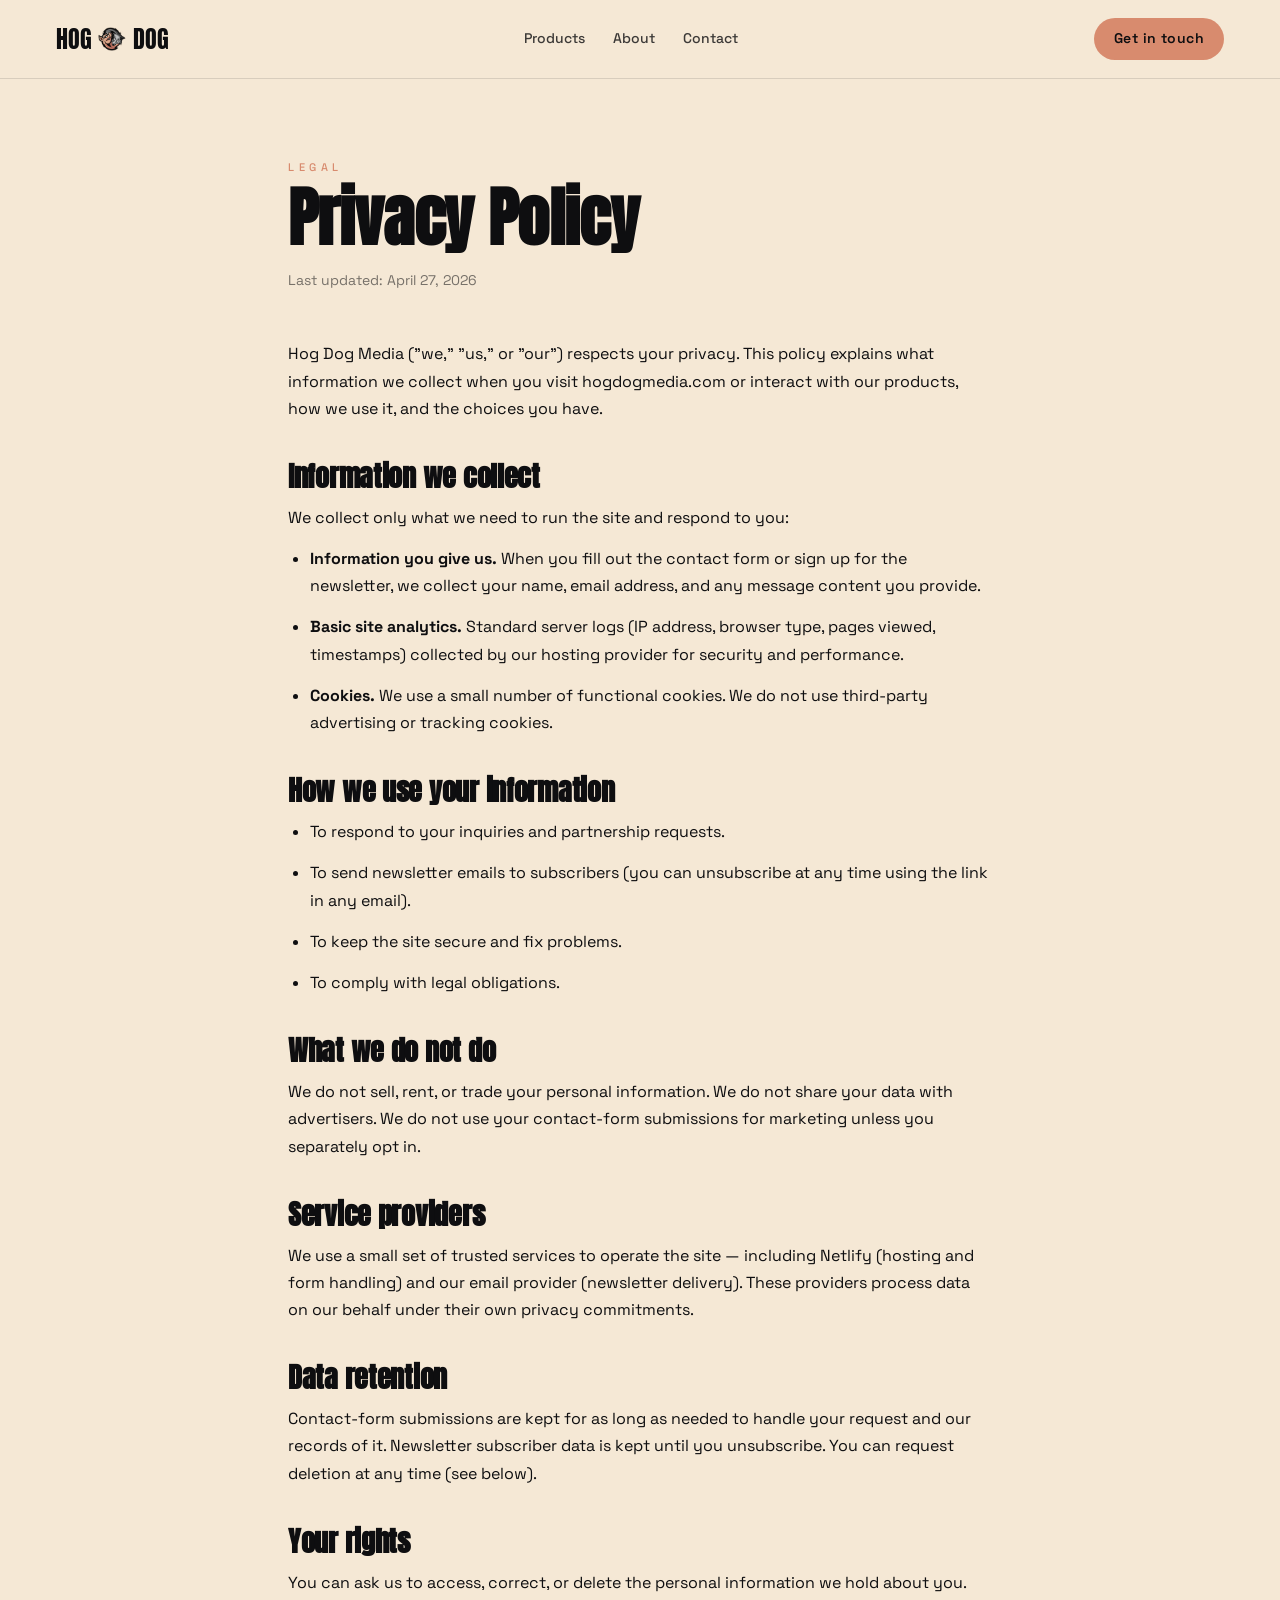
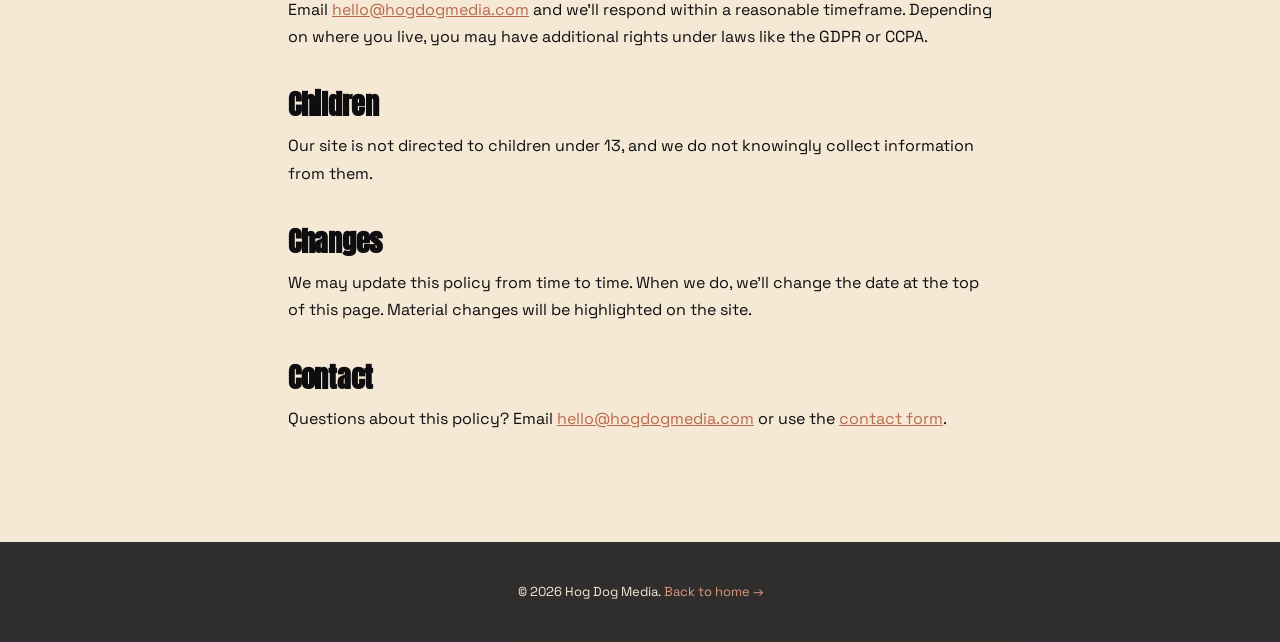
==== privacy.html @ 5a629b80 "Add privacy page, newsletter modal, sponsor preselect - New /privacy.html with matching site styling" ====
<!doctype html>
<html lang="en">
<head>
  <meta charset="utf-8">
  <title>Privacy Policy — Hog Dog Media</title>
  <meta name="viewport" content="width=device-width, initial-scale=1">
  <meta name="description" content="How Hog Dog Media collects, uses, and protects your information.">

  <link rel="preconnect" href="https://fonts.googleapis.com">
  <link rel="preconnect" href="https://fonts.gstatic.com" crossorigin>
  <link href="https://fonts.googleapis.com/css2?family=Anton&family=Space+Grotesk:wght@400;500;600;700&family=Fraunces:opsz,wght@9..144,400;9..144,600;9..144,800&display=swap" rel="stylesheet">

  <style>
    *, *::before, *::after { box-sizing: border-box; margin: 0; padding: 0; }

    :root {
      --cream:       #F5E8D5;
      --paper:       #EFE6D3;
      --ink:         #0E0E10;
      --coral:       #D88B6E;
      --coral-deep:  #B86A4D;
      --mute:        rgba(14,14,16,0.55);
      --line:        rgba(14,14,16,0.12);
      --font-display:'Anton', sans-serif;
      --font-body:   'Space Grotesk', system-ui, sans-serif;
      --font-serif:  'Fraunces', Georgia, serif;
    }

    html { scroll-behavior: smooth; }

    body {
      background: var(--cream);
      color: var(--ink);
      font-family: var(--font-body);
      font-size: 16px;
      line-height: 1.55;
      -webkit-font-smoothing: antialiased;
    }

    .nav {
      position: sticky;
      top: 0;
      z-index: 100;
      background: var(--cream);
      border-bottom: 1px solid var(--line);
      padding: 18px 56px;
      display: flex;
      align-items: center;
      justify-content: space-between;
    }
    .nav-logo {
      display: inline-flex;
      align-items: center;
      gap: 7px;
      text-decoration: none;
      color: var(--ink);
    }
    .nav-logo .word {
      font-family: var(--font-display);
      font-size: 24px;
      line-height: 0.86;
      letter-spacing: -0.01em;
    }
    .nav-logo img { width: 28px; height: 28px; object-fit: contain; }

    .nav-links {
      display: flex;
      gap: 28px;
      list-style: none;
      font-size: 14px;
      font-weight: 500;
    }
    .nav-links a {
      color: var(--ink);
      text-decoration: none;
      opacity: 0.8;
      transition: opacity .15s;
    }
    .nav-links a:hover { opacity: 1; }

    .btn {
      display: inline-flex;
      align-items: center;
      gap: 6px;
      border: none;
      border-radius: 999px;
      padding: 10px 20px;
      font-family: var(--font-body);
      font-weight: 600;
      font-size: 14px;
      letter-spacing: 0.03em;
      cursor: pointer;
      text-decoration: none;
      transition: transform .15s, background .15s;
    }
    .btn:hover { transform: translateY(-1px); }
    .btn--coral { background: var(--coral); color: var(--ink); }
    .btn--coral:hover { background: var(--coral-deep); }

    .legal {
      max-width: 760px;
      margin: 0 auto;
      padding: 80px 28px 96px;
    }
    .legal .eyebrow {
      font-family: var(--font-body);
      font-size: 11px;
      font-weight: 500;
      letter-spacing: 0.42em;
      text-transform: uppercase;
      color: var(--coral);
      display: block;
      margin-bottom: 12px;
    }
    .legal h1 {
      font-family: var(--font-display);
      font-size: 64px;
      line-height: 0.95;
      letter-spacing: -0.01em;
      margin-bottom: 20px;
    }
    .legal .updated {
      color: var(--mute);
      font-size: 14px;
      margin-bottom: 48px;
    }
    .legal h2 {
      font-family: var(--font-display);
      font-size: 28px;
      line-height: 1;
      letter-spacing: -0.01em;
      margin: 40px 0 14px;
    }
    .legal p, .legal li {
      font-size: 16px;
      line-height: 1.7;
      color: var(--ink);
      margin-bottom: 14px;
    }
    .legal ul { padding-left: 22px; margin-bottom: 14px; }
    .legal a { color: var(--coral-deep); }

    footer {
      background: var(--ink);
      color: var(--cream);
      padding: 40px 56px;
      text-align: center;
      font-size: 13px;
      opacity: 0.85;
    }
    footer a { color: var(--coral); text-decoration: none; }

    @media (max-width: 960px) {
      .nav { padding: 18px 28px; }
      .nav-links { display: none; }
      .legal h1 { font-size: 44px; }
      footer { padding: 32px 28px; }
    }
  </style>
</head>
<body>

  <nav class="nav">
    <a href="/" class="nav-logo" aria-label="Hog Dog Media home">
      <span class="word">HOG</span>
      <img src="project/assets/mascot-circle.png" alt="">
      <span class="word">DOG</span>
    </a>
    <ul class="nav-links">
      <li><a href="/#products">Products</a></li>
      <li><a href="/#about">About</a></li>
      <li><a href="/#contact">Contact</a></li>
    </ul>
    <a href="/#contact" class="btn btn--coral">Get in touch</a>
  </nav>

  <main class="legal">
    <span class="eyebrow">Legal</span>
    <h1>Privacy Policy</h1>
    <p class="updated">Last updated: April 27, 2026</p>

    <p>
      Hog Dog Media ("we," "us," or "our") respects your privacy. This policy explains
      what information we collect when you visit hogdogmedia.com or interact with our
      products, how we use it, and the choices you have.
    </p>

    <h2>Information we collect</h2>
    <p>We collect only what we need to run the site and respond to you:</p>
    <ul>
      <li><strong>Information you give us.</strong> When you fill out the contact form or sign up for the newsletter, we collect your name, email address, and any message content you provide.</li>
      <li><strong>Basic site analytics.</strong> Standard server logs (IP address, browser type, pages viewed, timestamps) collected by our hosting provider for security and performance.</li>
      <li><strong>Cookies.</strong> We use a small number of functional cookies. We do not use third-party advertising or tracking cookies.</li>
    </ul>

    <h2>How we use your information</h2>
    <ul>
      <li>To respond to your inquiries and partnership requests.</li>
      <li>To send newsletter emails to subscribers (you can unsubscribe at any time using the link in any email).</li>
      <li>To keep the site secure and fix problems.</li>
      <li>To comply with legal obligations.</li>
    </ul>

    <h2>What we do not do</h2>
    <p>
      We do not sell, rent, or trade your personal information. We do not share your
      data with advertisers. We do not use your contact-form submissions for marketing
      unless you separately opt in.
    </p>

    <h2>Service providers</h2>
    <p>
      We use a small set of trusted services to operate the site — including Netlify
      (hosting and form handling) and our email provider (newsletter delivery). These
      providers process data on our behalf under their own privacy commitments.
    </p>

    <h2>Data retention</h2>
    <p>
      Contact-form submissions are kept for as long as needed to handle your request
      and our records of it. Newsletter subscriber data is kept until you unsubscribe.
      You can request deletion at any time (see below).
    </p>

    <h2>Your rights</h2>
    <p>
      You can ask us to access, correct, or delete the personal information we hold
      about you. Email <a href="mailto:hello@hogdogmedia.com">hello@hogdogmedia.com</a>
      and we'll respond within a reasonable timeframe. Depending on where you live,
      you may have additional rights under laws like the GDPR or CCPA.
    </p>

    <h2>Children</h2>
    <p>
      Our site is not directed to children under 13, and we do not knowingly collect
      information from them.
    </p>

    <h2>Changes</h2>
    <p>
      We may update this policy from time to time. When we do, we'll change the date
      at the top of this page. Material changes will be highlighted on the site.
    </p>

    <h2>Contact</h2>
    <p>
      Questions about this policy? Email
      <a href="mailto:hello@hogdogmedia.com">hello@hogdogmedia.com</a>
      or use the <a href="/#contact">contact form</a>.
    </p>
  </main>

  <footer>
    © 2026 Hog Dog Media. <a href="/">Back to home →</a>
  </footer>

</body>
</html>
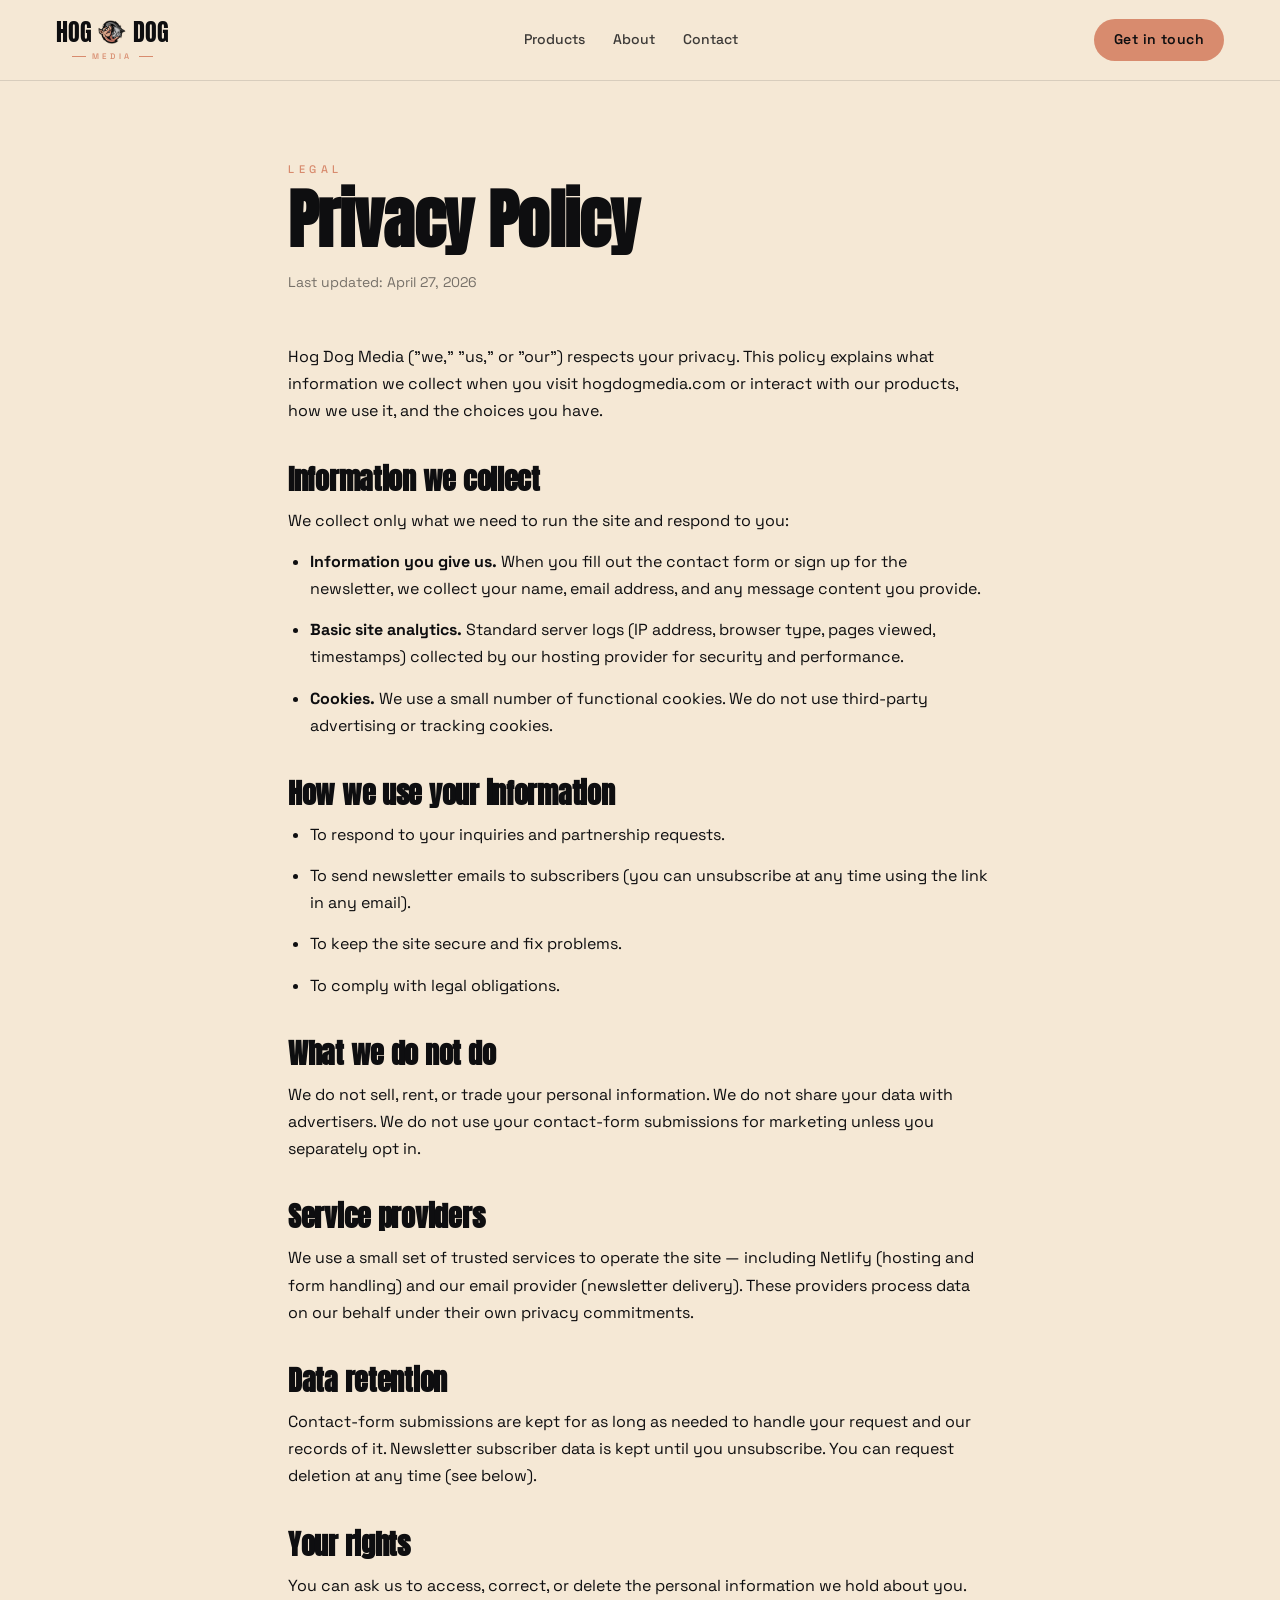
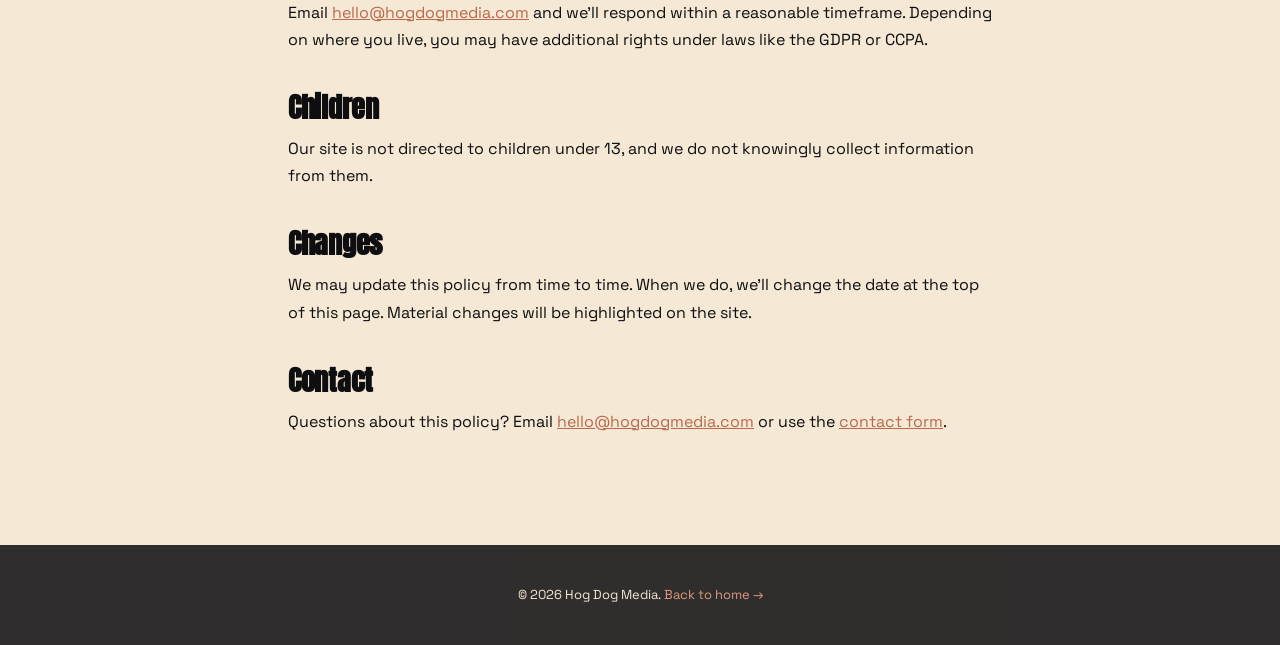
==== commit 020a7678: "Add MEDIA tag under nav logo The hero lockup includes a "MEDIA" caption under HOG·DOG, but the nav a" ====
--- a/privacy.html
+++ b/privacy.html
@@ -5,6 +5,16 @@
   <title>Privacy Policy — Hog Dog Media</title>
   <meta name="viewport" content="width=device-width, initial-scale=1">
   <meta name="description" content="How Hog Dog Media collects, uses, and protects your information.">
+
+  <link rel="icon" type="image/png" sizes="16x16" href="/favicon-16.png">
+  <link rel="icon" type="image/png" sizes="32x32" href="/favicon-32.png">
+  <link rel="icon" type="image/png" sizes="48x48" href="/favicon-48.png">
+  <link rel="icon" type="image/png" sizes="64x64" href="/favicon-64.png">
+  <link rel="icon" type="image/png" sizes="192x192" href="/favicon-192.png">
+  <link rel="icon" type="image/png" sizes="512x512" href="/favicon-512.png">
+  <link rel="apple-touch-icon" sizes="180x180" href="/favicon-180.png">
+  <link rel="manifest" href="/site.webmanifest">
+  <meta name="theme-color" content="#F5E8D5">
 
   <link rel="preconnect" href="https://fonts.googleapis.com">
   <link rel="preconnect" href="https://fonts.gstatic.com" crossorigin>
@@ -50,10 +60,16 @@
     }
     .nav-logo {
       display: inline-flex;
+      flex-direction: column;
+      align-items: center;
+      gap: 4px;
+      text-decoration: none;
+      color: var(--ink);
+    }
+    .nav-logo-row {
+      display: inline-flex;
       align-items: center;
       gap: 7px;
-      text-decoration: none;
-      color: var(--ink);
     }
     .nav-logo .word {
       font-family: var(--font-display);
@@ -62,6 +78,24 @@
       letter-spacing: -0.01em;
     }
     .nav-logo img { width: 28px; height: 28px; object-fit: contain; }
+    .nav-logo-tag {
+      display: flex;
+      align-items: center;
+      gap: 6px;
+    }
+    .nav-logo-tag .rule {
+      width: 14px;
+      height: 1px;
+      background: var(--coral);
+    }
+    .nav-logo-tag .label {
+      font-family: var(--font-body);
+      font-weight: 500;
+      font-size: 8px;
+      letter-spacing: 0.46em;
+      color: var(--coral);
+      text-transform: uppercase;
+    }
 
     .nav-links {
       display: flex;
@@ -162,9 +196,16 @@
 
   <nav class="nav">
     <a href="/" class="nav-logo" aria-label="Hog Dog Media home">
-      <span class="word">HOG</span>
-      <img src="project/assets/mascot-circle.png" alt="">
-      <span class="word">DOG</span>
+      <span class="nav-logo-row">
+        <span class="word">HOG</span>
+        <img src="project/assets/mascot-circle.png" alt="">
+        <span class="word">DOG</span>
+      </span>
+      <span class="nav-logo-tag" aria-hidden="true">
+        <span class="rule"></span>
+        <span class="label">Media</span>
+        <span class="rule"></span>
+      </span>
     </a>
     <ul class="nav-links">
       <li><a href="/#products">Products</a></li>
